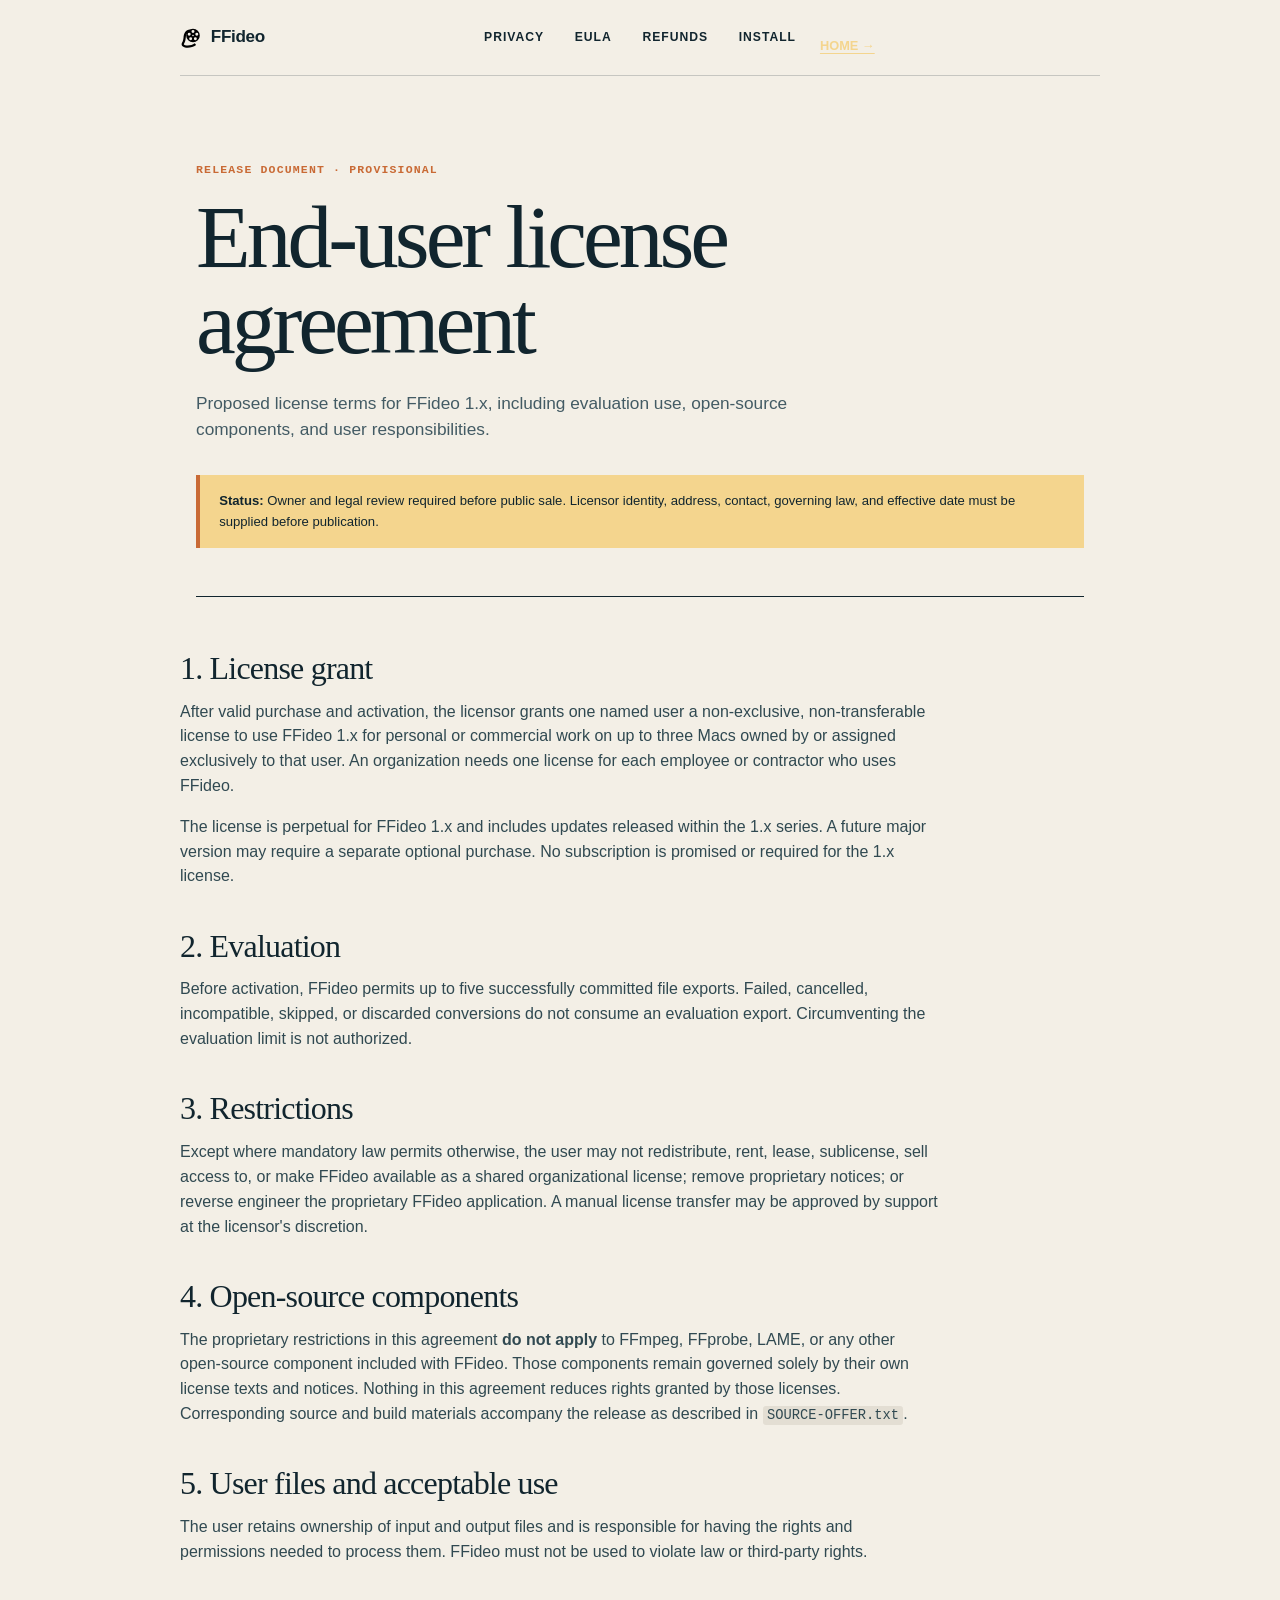
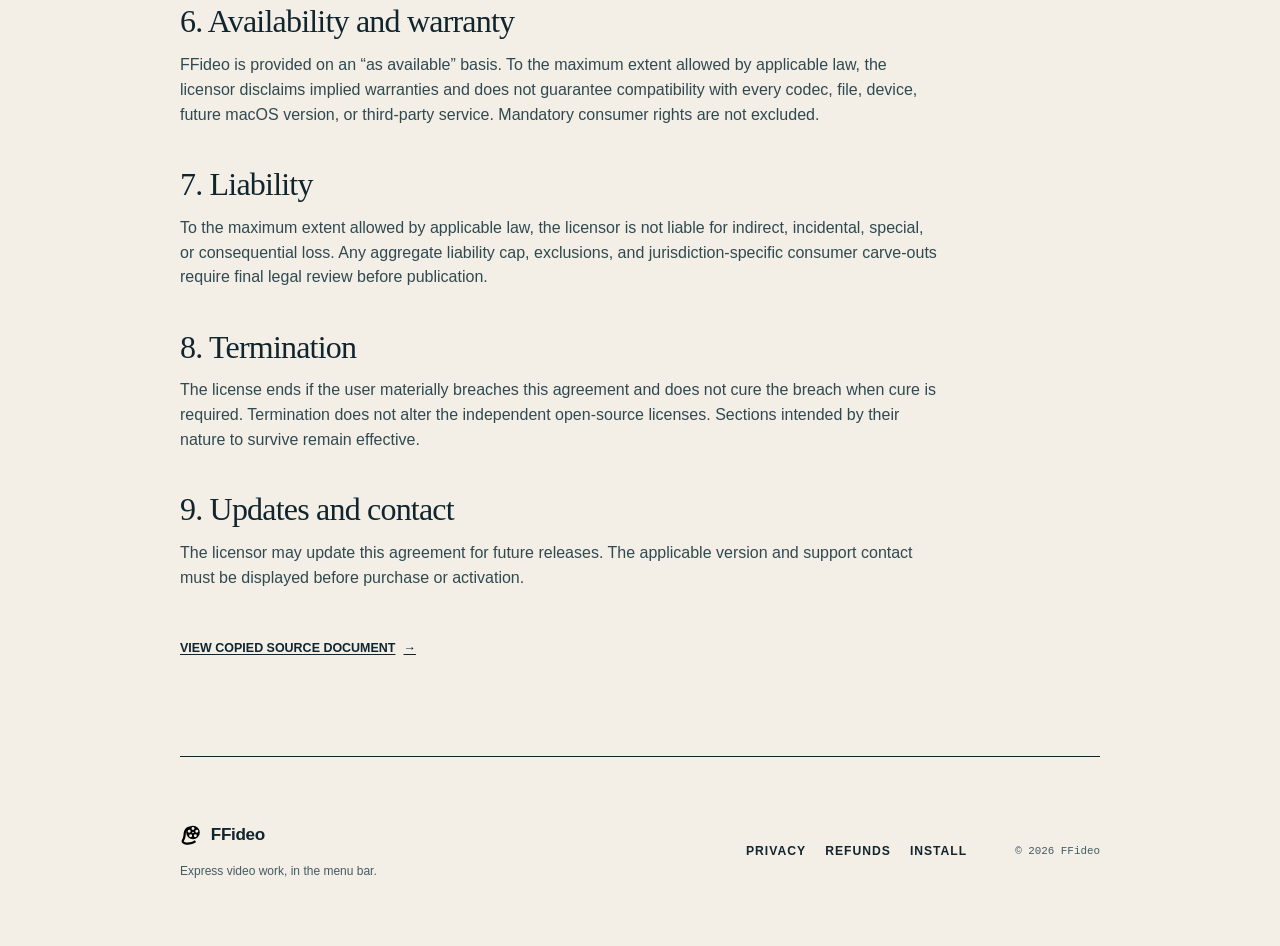
==== eula.html @ 84b54c1f "Build FFideo static launch site" ====
<!doctype html>
<html lang="en">
<head>
  <meta charset="utf-8">
  <meta name="viewport" content="width=device-width, initial-scale=1">
  <meta name="description" content="FFideo end-user license agreement provisional draft.">
  <meta name="theme-color" content="#0d2c38">
  <title>EULA — FFideo</title>
  <link rel="icon" href="assets/ffideo-menubar.svg" type="image/svg+xml">
  <link rel="stylesheet" href="assets/styles.css">
</head>
<body class="document-body">
  <a class="skip-link" href="#content">Skip to content</a>
  <header class="site-header document-header">
    <a class="brand" href="./"><img src="assets/ffideo-menubar.svg" width="22" height="22" alt=""><span>FFideo</span></a>
    <nav class="nav-links" aria-label="Document navigation"><a href="privacy.html">Privacy</a><a href="eula.html" aria-current="page">EULA</a><a href="refunds.html">Refunds</a><a href="install.html">Install</a></nav>
    <a class="text-link" href="./">Home →</a>
  </header>
  <main class="legal-main" id="content">
    <section class="legal-hero">
      <span class="document-label">Release document · provisional</span>
      <h1>End-user license agreement</h1>
      <p class="lede">Proposed license terms for FFideo 1.x, including evaluation use, open-source components, and user responsibilities.</p>
      <p class="status-note"><strong>Status:</strong> Owner and legal review required before public sale. Licensor identity, address, contact, governing law, and effective date must be supplied before publication.</p>
    </section>
    <article class="document-content">
      <h2>1. License grant</h2>
      <p>After valid purchase and activation, the licensor grants one named user a non-exclusive, non-transferable license to use FFideo 1.x for personal or commercial work on up to three Macs owned by or assigned exclusively to that user. An organization needs one license for each employee or contractor who uses FFideo.</p>
      <p>The license is perpetual for FFideo 1.x and includes updates released within the 1.x series. A future major version may require a separate optional purchase. No subscription is promised or required for the 1.x license.</p>

      <h2>2. Evaluation</h2>
      <p>Before activation, FFideo permits up to five successfully committed file exports. Failed, cancelled, incompatible, skipped, or discarded conversions do not consume an evaluation export. Circumventing the evaluation limit is not authorized.</p>

      <h2>3. Restrictions</h2>
      <p>Except where mandatory law permits otherwise, the user may not redistribute, rent, lease, sublicense, sell access to, or make FFideo available as a shared organizational license; remove proprietary notices; or reverse engineer the proprietary FFideo application. A manual license transfer may be approved by support at the licensor's discretion.</p>

      <h2>4. Open-source components</h2>
      <p>The proprietary restrictions in this agreement <strong>do not apply</strong> to FFmpeg, FFprobe, LAME, or any other open-source component included with FFideo. Those components remain governed solely by their own license texts and notices. Nothing in this agreement reduces rights granted by those licenses. Corresponding source and build materials accompany the release as described in <code>SOURCE-OFFER.txt</code>.</p>

      <h2>5. User files and acceptable use</h2>
      <p>The user retains ownership of input and output files and is responsible for having the rights and permissions needed to process them. FFideo must not be used to violate law or third-party rights.</p>

      <h2>6. Availability and warranty</h2>
      <p>FFideo is provided on an “as available” basis. To the maximum extent allowed by applicable law, the licensor disclaims implied warranties and does not guarantee compatibility with every codec, file, device, future macOS version, or third-party service. Mandatory consumer rights are not excluded.</p>

      <h2>7. Liability</h2>
      <p>To the maximum extent allowed by applicable law, the licensor is not liable for indirect, incidental, special, or consequential loss. Any aggregate liability cap, exclusions, and jurisdiction-specific consumer carve-outs require final legal review before publication.</p>

      <h2>8. Termination</h2>
      <p>The license ends if the user materially breaches this agreement and does not cure the breach when cure is required. Termination does not alter the independent open-source licenses. Sections intended by their nature to survive remain effective.</p>

      <h2>9. Updates and contact</h2>
      <p>The licensor may update this agreement for future releases. The applicable version and support contact must be displayed before purchase or activation.</p>

      <a class="back-link" href="release-docs/EULA.md">View copied source document <span aria-hidden="true">→</span></a>
    </article>
  </main>
  <footer class="site-footer document-footer"><div class="footer-brand"><a class="brand" href="./"><img src="assets/ffideo-menubar.svg" width="22" height="22" alt=""><span>FFideo</span></a><p>Express video work, in the menu bar.</p></div><nav><a href="privacy.html">Privacy</a><a href="refunds.html">Refunds</a><a href="install.html">Install</a></nav><p class="copyright">© 2026 FFideo</p></footer>
</body>
</html>
---- assets/styles.css ----
/* FFideo launch site — no external fonts, trackers, or build step. */
:root {
  --ink: #11252e;
  --ink-soft: #435b64;
  --petrol: #0d2c38;
  --petrol-light: #1e5665;
  --paper: #f3efe6;
  --paper-bright: #fffdf7;
  --line: #c9c3b7;
  --gold: #e4aa43;
  --gold-pale: #f4d58e;
  --orange: #c96a35;
  --white: #ffffff;
  --shadow: 0 28px 80px rgba(10, 37, 47, .18);
  --sans: "Avenir Next", Avenir, "Segoe UI", Helvetica, Arial, sans-serif;
  --display: "Iowan Old Style", "Palatino Linotype", Palatino, Georgia, serif;
  --mono: "SFMono-Regular", Consolas, "Liberation Mono", monospace;
  --max: 1180px;
}

* { box-sizing: border-box; }
html { scroll-behavior: smooth; }
body {
  margin: 0;
  color: var(--ink);
  background:
    radial-gradient(circle at 74% 8%, rgba(228, 170, 67, .15), transparent 21rem),
    var(--paper);
  font-family: var(--sans);
  font-size: 16px;
  line-height: 1.55;
  -webkit-font-smoothing: antialiased;
}
img { display: block; max-width: 100%; }
a { color: inherit; text-decoration-thickness: .08em; text-underline-offset: .2em; }
button, a { -webkit-tap-highlight-color: transparent; }
button { font: inherit; }
::selection { color: var(--petrol); background: var(--gold-pale); }

.skip-link {
  position: fixed;
  z-index: 100;
  top: .75rem;
  left: .75rem;
  padding: .65rem 1rem;
  color: var(--white);
  background: var(--petrol);
  border-radius: .35rem;
  transform: translateY(-180%);
}
.skip-link:focus { transform: translateY(0); }
:focus-visible { outline: 3px solid var(--gold); outline-offset: 4px; }
.sr-only {
  position: absolute;
  width: 1px;
  height: 1px;
  padding: 0;
  margin: -1px;
  overflow: hidden;
  clip: rect(0, 0, 0, 0);
  white-space: nowrap;
  border: 0;
}

.page-shell { overflow: hidden; }
.site-header,
main > section,
.site-footer {
  width: min(calc(100% - 2rem), var(--max));
  margin-inline: auto;
}

.site-header {
  min-height: 76px;
  display: grid;
  grid-template-columns: 1fr auto 1fr;
  align-items: center;
  gap: 1.5rem;
  border-bottom: 1px solid rgba(17, 37, 46, .2);
}
.brand {
  justify-self: start;
  display: inline-flex;
  align-items: center;
  gap: .55rem;
  font-size: 1.07rem;
  font-weight: 750;
  letter-spacing: -.02em;
  text-decoration: none;
}
.brand img { width: 22px; height: 22px; }
.nav-links { display: flex; align-items: center; gap: clamp(1rem, 2.4vw, 2.25rem); }
.nav-links a,
.site-footer nav a {
  font-size: .76rem;
  font-weight: 700;
  letter-spacing: .08em;
  text-decoration: none;
  text-transform: uppercase;
}
.nav-links a:hover,
.site-footer nav a:hover { text-decoration: underline; }
.language-switcher {
  justify-self: end;
  display: flex;
  align-items: center;
  gap: .25rem;
  font-family: var(--mono);
  font-size: .74rem;
}
.language-switcher button {
  min-width: 40px;
  min-height: 44px;
  padding: .25rem;
  color: var(--ink-soft);
  background: transparent;
  border: 0;
  cursor: pointer;
}
.language-switcher button[aria-pressed="true"] { color: var(--ink); font-weight: 800; }

.hero {
  min-height: min(650px, calc(100svh - 76px));
  display: grid;
  grid-template-columns: minmax(0, 1.08fr) minmax(440px, .92fr);
  align-items: center;
  gap: clamp(2rem, 5vw, 6rem);
  padding: clamp(3rem, 8vh, 5.5rem) 0 clamp(2.75rem, 7vh, 4.5rem);
}
.eyebrow {
  margin: 0 0 .9rem;
  color: var(--petrol-light);
  font-family: var(--mono);
  font-size: .72rem;
  font-weight: 700;
  letter-spacing: .13em;
  text-transform: uppercase;
}
.hero h1,
h2,
.legal-hero h1 {
  margin: 0;
  font-family: var(--display);
  font-weight: 500;
  letter-spacing: -.045em;
  line-height: .96;
}
.hero h1 { max-width: 680px; font-size: clamp(3.8rem, 6.4vw, 5.9rem); }
.hero h1 span,
.hero h1 em { display: block; }
.hero h1 em { color: var(--orange); font-style: italic; }
.hero-lede {
  max-width: 620px;
  margin: 1.8rem 0 0;
  color: var(--ink-soft);
  font-size: clamp(1rem, 1.45vw, 1.2rem);
}
.hero-actions { display: flex; flex-wrap: wrap; gap: .75rem; margin-top: 2rem; }
.button {
  min-height: 48px;
  display: inline-flex;
  align-items: center;
  justify-content: center;
  gap: .8rem;
  padding: .7rem 1.05rem;
  border: 1px solid var(--ink);
  border-radius: .3rem;
  font-size: .78rem;
  font-weight: 800;
  letter-spacing: .055em;
  text-decoration: none;
  text-transform: uppercase;
  transition: transform 160ms ease, background-color 160ms ease, color 160ms ease;
}
.button:hover { transform: translateY(-2px); }
.button-primary { color: var(--white); background: var(--petrol); border-color: var(--petrol); }
.button-primary:hover { background: var(--petrol-light); }
.button-quiet { background: transparent; }
.button-quiet:hover { color: var(--paper-bright); background: var(--ink); }
.button-dark { color: var(--paper); background: var(--ink); border-color: var(--ink); }
.button[aria-disabled="true"] { cursor: not-allowed; }
.requirements {
  margin: 1rem 0 0;
  color: var(--ink-soft);
  font-family: var(--mono);
  font-size: .72rem;
}

.hero-object {
  position: relative;
  min-height: 490px;
  display: grid;
  place-items: center;
  isolation: isolate;
}
.signal-ring {
  position: absolute;
  z-index: -2;
  width: 420px;
  aspect-ratio: 1;
  border: 1px solid rgba(17, 37, 46, .2);
  border-radius: 50%;
  box-shadow:
    0 0 0 44px rgba(13, 44, 56, .035),
    0 0 0 90px rgba(13, 44, 56, .025);
}
.signal-ring::before,
.signal-ring::after {
  content: "";
  position: absolute;
  inset: 50% auto auto 50%;
  background: rgba(17, 37, 46, .18);
  transform: translate(-50%, -50%);
}
.signal-ring::before { width: 1px; height: 150%; }
.signal-ring::after { width: 150%; height: 1px; }
.app-icon {
  position: absolute;
  z-index: 2;
  top: 16px;
  right: 9%;
  width: 132px;
  filter: drop-shadow(0 16px 20px rgba(13, 44, 56, .17));
  transform: rotate(3deg);
}
.menu-popover {
  position: relative;
  z-index: 1;
  width: min(100%, 430px);
  margin: 5rem 3rem 0 0;
  padding: 1.1rem;
  color: #1a2830;
  background: rgba(255, 253, 247, .93);
  border: 1px solid rgba(255,255,255,.78);
  border-radius: 1.15rem;
  box-shadow: var(--shadow), inset 0 0 0 1px rgba(17, 37, 46, .08);
  backdrop-filter: blur(18px);
  -webkit-backdrop-filter: blur(18px);
}
.menu-popover::before {
  content: "";
  position: absolute;
  top: -10px;
  right: 74px;
  width: 18px;
  height: 18px;
  background: var(--paper-bright);
  border-top: 1px solid rgba(17, 37, 46, .08);
  border-left: 1px solid rgba(17, 37, 46, .08);
  transform: rotate(45deg);
}
.menu-chrome { display: flex; align-items: center; justify-content: space-between; padding-bottom: .85rem; border-bottom: 1px solid var(--line); }
.menu-brand { display: flex; align-items: center; gap: .45rem; font-size: .83rem; font-weight: 800; }
.local-tag { color: var(--petrol-light); font-family: var(--mono); font-size: .6rem; font-weight: 800; letter-spacing: .1em; }
.menu-question { margin: 1.1rem 0 .85rem; font-family: var(--display); font-size: 1.5rem; }
.file-route { position: relative; display: grid; gap: .45rem; padding-left: 1.25rem; }
.route-line { position: absolute; z-index: -1; top: 20px; bottom: 20px; left: .47rem; width: 1px; background: var(--gold); }
.file-pill {
  position: relative;
  padding: .78rem .9rem;
  background: #e8e3d9;
  border: 1px solid #d5cec1;
  border-radius: .55rem;
  font-family: var(--mono);
  font-size: .72rem;
}
.file-pill::before {
  content: "";
  position: absolute;
  top: 50%;
  left: -1.12rem;
  width: .42rem;
  height: .42rem;
  background: var(--paper-bright);
  border: 2px solid var(--gold);
  border-radius: 50%;
  transform: translateY(-50%);
}
.file-output { color: var(--white); background: var(--petrol); border-color: var(--petrol); }
.menu-status { display: flex; align-items: center; gap: .5rem; margin-top: .9rem; color: var(--ink-soft); font-size: .7rem; }
.menu-status span { width: .52rem; height: .52rem; background: #4e8b65; border-radius: 50%; box-shadow: 0 0 0 3px rgba(78, 139, 101, .14); }

.proof-strip {
  display: grid;
  grid-template-columns: repeat(3, 1fr);
  border-top: 1px solid var(--ink);
  border-bottom: 1px solid var(--ink);
}
.proof-strip > div { min-height: 104px; display: flex; flex-direction: column; justify-content: center; padding: 1.25rem 2rem; border-right: 1px solid rgba(17, 37, 46, .32); }
.proof-strip > div:last-child { border-right: 0; }
.proof-strip strong { font-family: var(--display); font-size: 1.5rem; font-weight: 500; }
.proof-strip span { color: var(--ink-soft); font-size: .75rem; }

.tools-section {
  display: grid;
  grid-template-columns: .74fr 1.26fr;
  gap: clamp(3rem, 8vw, 8rem);
  padding: 8rem 0;
}
.section-heading { align-self: start; position: sticky; top: 3rem; }
.section-heading h2,
.local-copy h2,
.install-copy h2,
.price-section h2 { font-size: clamp(2.7rem, 5vw, 4.8rem); }
.section-heading > p:last-child,
.local-copy > p:last-of-type,
.install-copy > p:last-child,
.price-section > div > p:last-child { color: var(--ink-soft); }
.tool-ledger { margin: 0; padding: 0; list-style: none; border-top: 1px solid var(--ink); }
.tool-ledger li {
  display: grid;
  grid-template-columns: 3.5rem 1fr;
  align-items: center;
  min-height: 84px;
  border-bottom: 1px solid rgba(17, 37, 46, .28);
  transition: padding-left 160ms ease, background-color 160ms ease;
}
.tool-ledger li:hover { padding-left: .8rem; background: rgba(255,255,255,.25); }
.tool-number { color: var(--orange); font-family: var(--mono); font-size: .7rem; }
.tool-ledger strong,
.tool-ledger small { display: block; }
.tool-ledger strong { font-family: var(--display); font-size: 1.25rem; font-weight: 600; }
.tool-ledger small { margin-top: .1rem; color: var(--ink-soft); font-size: .72rem; }

.local-section {
  width: 100%;
  max-width: none;
  display: grid;
  grid-template-columns: minmax(0, 1fr) minmax(0, 1.2fr);
  color: var(--paper);
  background: var(--petrol);
}
.local-copy { padding: clamp(4rem, 8vw, 8rem) max(1rem, calc((100vw - var(--max)) / 2)); padding-right: clamp(2rem, 7vw, 7rem); }
.local-copy .eyebrow { color: var(--gold-pale); }
.local-copy > p:last-of-type { color: #b9c9cc; }
.text-link { display: inline-flex; gap: .55rem; margin-top: 1rem; color: var(--gold-pale); font-size: .8rem; font-weight: 800; text-transform: uppercase; }
.local-flow { margin: 0; padding: 0; list-style: none; border-left: 1px solid rgba(255,255,255,.18); }
.local-flow li { min-height: 25%; display: grid; grid-template-columns: 4rem 1fr; align-items: center; gap: 1.25rem; padding: 1.8rem clamp(2rem, 7vw, 7rem); border-bottom: 1px solid rgba(255,255,255,.18); }
.local-flow li:last-child { border-bottom: 0; }
.local-flow b { width: 2.6rem; height: 2.6rem; display: grid; place-items: center; color: var(--gold-pale); border: 1px solid rgba(244,213,142,.5); border-radius: 50%; font-family: var(--mono); font-size: .72rem; }
.local-flow strong,
.local-flow span { display: block; }
.local-flow strong { font-family: var(--display); font-size: 1.45rem; font-weight: 500; }
.local-flow span { color: #b9c9cc; font-size: .78rem; }

.install-section {
  position: relative;
  display: grid;
  grid-template-columns: .75fr 1.25fr;
  gap: 2rem 6rem;
  margin-block: 7rem;
  padding: clamp(2.2rem, 5vw, 4.5rem);
  color: var(--ink);
  background: var(--gold-pale);
  border: 1px solid #d8b762;
  box-shadow: 12px 12px 0 var(--ink);
}
.warning-mark {
  position: absolute;
  top: -1.25rem;
  left: -1.25rem;
  width: 3.5rem;
  height: 3.5rem;
  display: grid;
  place-items: center;
  color: var(--gold-pale);
  background: var(--ink);
  border-radius: 50%;
  font-family: var(--display);
  font-size: 2rem;
}
.install-copy { grid-row: span 2; }
.install-copy .eyebrow { color: #714416; }
.install-copy > p:last-child { color: #4d4434; }
.install-steps { margin: 0; padding-left: 1.35rem; }
.install-steps li { margin-bottom: .8rem; padding-left: .35rem; font-size: .88rem; }
.install-section .button { justify-self: start; }

.price-section {
  display: grid;
  grid-template-columns: 1.4fr .6fr;
  align-items: end;
  gap: 5rem;
  padding: 3rem 0 7rem;
}
.price-action { display: flex; flex-direction: column; align-items: flex-start; gap: 1rem; padding-left: 2.5rem; border-left: 1px solid var(--ink); }
.price { font-family: var(--display); font-size: 5.3rem; letter-spacing: -.08em; line-height: .8; }
.price sup { position: relative; top: -.55em; font-size: .45em; letter-spacing: -.04em; }
.price-action small { color: var(--ink-soft); font-size: .69rem; }

.site-footer {
  min-height: 190px;
  display: grid;
  grid-template-columns: 1fr auto auto;
  align-items: center;
  gap: 3rem;
  border-top: 1px solid var(--ink);
}
.footer-brand p { margin: .5rem 0 0; color: var(--ink-soft); font-size: .75rem; }
.site-footer nav { display: flex; flex-wrap: wrap; justify-content: center; gap: 1.2rem; }
.copyright { margin: 0; color: var(--ink-soft); font-family: var(--mono); font-size: .68rem; }

/* Document pages */
.document-body { background: var(--paper); }
.document-header { width: min(calc(100% - 2rem), 920px); }
.legal-main { width: min(calc(100% - 2rem), 920px); margin: 0 auto; }
.legal-hero { padding: 5rem 0 3rem; border-bottom: 1px solid var(--ink); }
.legal-hero .document-label { color: var(--orange); font-family: var(--mono); font-size: .72rem; font-weight: 800; letter-spacing: .1em; text-transform: uppercase; }
.legal-hero h1 { max-width: 760px; margin-top: .8rem; font-size: clamp(3rem, 7vw, 5.8rem); }
.legal-hero .lede { max-width: 680px; margin-top: 1.5rem; color: var(--ink-soft); font-size: 1.08rem; }
.status-note {
  margin: 2rem 0 0;
  padding: 1rem 1.2rem;
  background: var(--gold-pale);
  border-left: 4px solid var(--orange);
  font-size: .82rem;
}
.document-content { max-width: 760px; padding: 3.5rem 0 6rem; }
.document-content h2 { margin: 2.6rem 0 .9rem; font-family: var(--display); font-size: 2rem; letter-spacing: -.025em; }
.document-content h2:first-child { margin-top: 0; }
.document-content h3 { margin: 2rem 0 .75rem; font-size: 1rem; letter-spacing: .02em; }
.document-content p,
.document-content li { color: #304951; }
.document-content li { margin-bottom: .65rem; }
.document-content code { padding: .12em .32em; background: #e3ded3; border-radius: .2rem; font-family: var(--mono); font-size: .86em; }
.document-content .install-command { display: block; margin: 1rem 0; padding: 1rem; color: var(--paper-bright); background: var(--petrol); overflow-x: auto; }
.document-content .back-link { display: inline-flex; gap: .5rem; margin-top: 2rem; font-size: .78rem; font-weight: 800; text-transform: uppercase; }
.document-footer { width: min(calc(100% - 2rem), 920px); }

@media (max-height: 700px) and (min-width: 901px) {
  .hero { padding: 2.25rem 0 1.75rem; }
  .hero h1 { font-size: clamp(3.8rem, 6.5vw, 5.4rem); }
  .hero-object { min-height: 410px; }
  .menu-popover { margin-top: 4rem; }
}

@media (max-width: 900px) {
  .site-header { grid-template-columns: 1fr auto; }
  .nav-links { display: none; }
  .hero { grid-template-columns: 1fr; padding-top: 4rem; }
  .hero-copy { max-width: 720px; }
  .hero-object { min-height: 440px; }
  .tools-section { grid-template-columns: 1fr; gap: 3rem; }
  .section-heading { position: static; max-width: 680px; }
  .local-section { grid-template-columns: 1fr; }
  .local-copy { padding: 5rem max(1rem, calc((100vw - var(--max)) / 2)); }
  .local-flow { border-top: 1px solid rgba(255,255,255,.18); border-left: 0; }
  .install-section { grid-template-columns: 1fr; }
  .install-copy { grid-row: auto; }
  .price-section { grid-template-columns: 1fr; gap: 3rem; }
  .price-action { padding: 0; border: 0; }
  .site-footer { grid-template-columns: 1fr; align-content: center; justify-items: start; gap: 1.5rem; padding-block: 3rem; }
  .site-footer nav { justify-content: flex-start; }
}

@media (max-width: 620px) {
  .site-header { min-height: 64px; }
  .hero { min-height: auto; padding: 3.5rem 0; }
  .hero h1 { font-size: clamp(3.3rem, 17vw, 4.9rem); }
  .hero-lede { font-size: 1rem; }
  .hero-actions { align-items: stretch; flex-direction: column; }
  .hero-actions .button { width: 100%; }
  .hero-object { min-height: 390px; }
  .signal-ring { width: 280px; }
  .app-icon { top: 5px; right: -4px; width: 114px; }
  .menu-popover { margin: 4.2rem 0 0; }
  .proof-strip { grid-template-columns: 1fr; }
  .proof-strip > div { min-height: 84px; padding-inline: 1rem; border-right: 0; border-bottom: 1px solid rgba(17, 37, 46, .32); }
  .proof-strip > div:last-child { border-bottom: 0; }
  .tools-section { padding: 5rem 0; }
  .section-heading h2,
  .local-copy h2,
  .install-copy h2,
  .price-section h2 { font-size: clamp(2.6rem, 14vw, 3.8rem); }
  .tool-ledger li { grid-template-columns: 2.7rem 1fr; }
  .local-flow li { grid-template-columns: 3.2rem 1fr; padding: 1.5rem 1rem; }
  .install-section { width: calc(100% - 2rem); margin-block: 5rem; padding: 2.5rem 1.2rem 2rem; box-shadow: 7px 7px 0 var(--ink); }
  .warning-mark { left: .8rem; }
  .price-section { padding-bottom: 5rem; }
  .price { font-size: 4.5rem; }
  .legal-hero { padding-top: 3.5rem; }
  .document-content { padding-top: 2.5rem; }
}

@media (prefers-reduced-motion: reduce) {
  html { scroll-behavior: auto; }
  *, *::before, *::after { scroll-behavior: auto !important; transition-duration: .001ms !important; animation-duration: .001ms !important; animation-iteration-count: 1 !important; }
}

@media (prefers-contrast: more) {
  :root { --ink-soft: #263d45; --line: #827d73; }
  .menu-popover { background: var(--paper-bright); }
}

@media print {
  .site-header, .site-footer, .hero-actions, .language-switcher { display: none; }
  body { background: white; }
  .legal-main { width: 100%; }
}
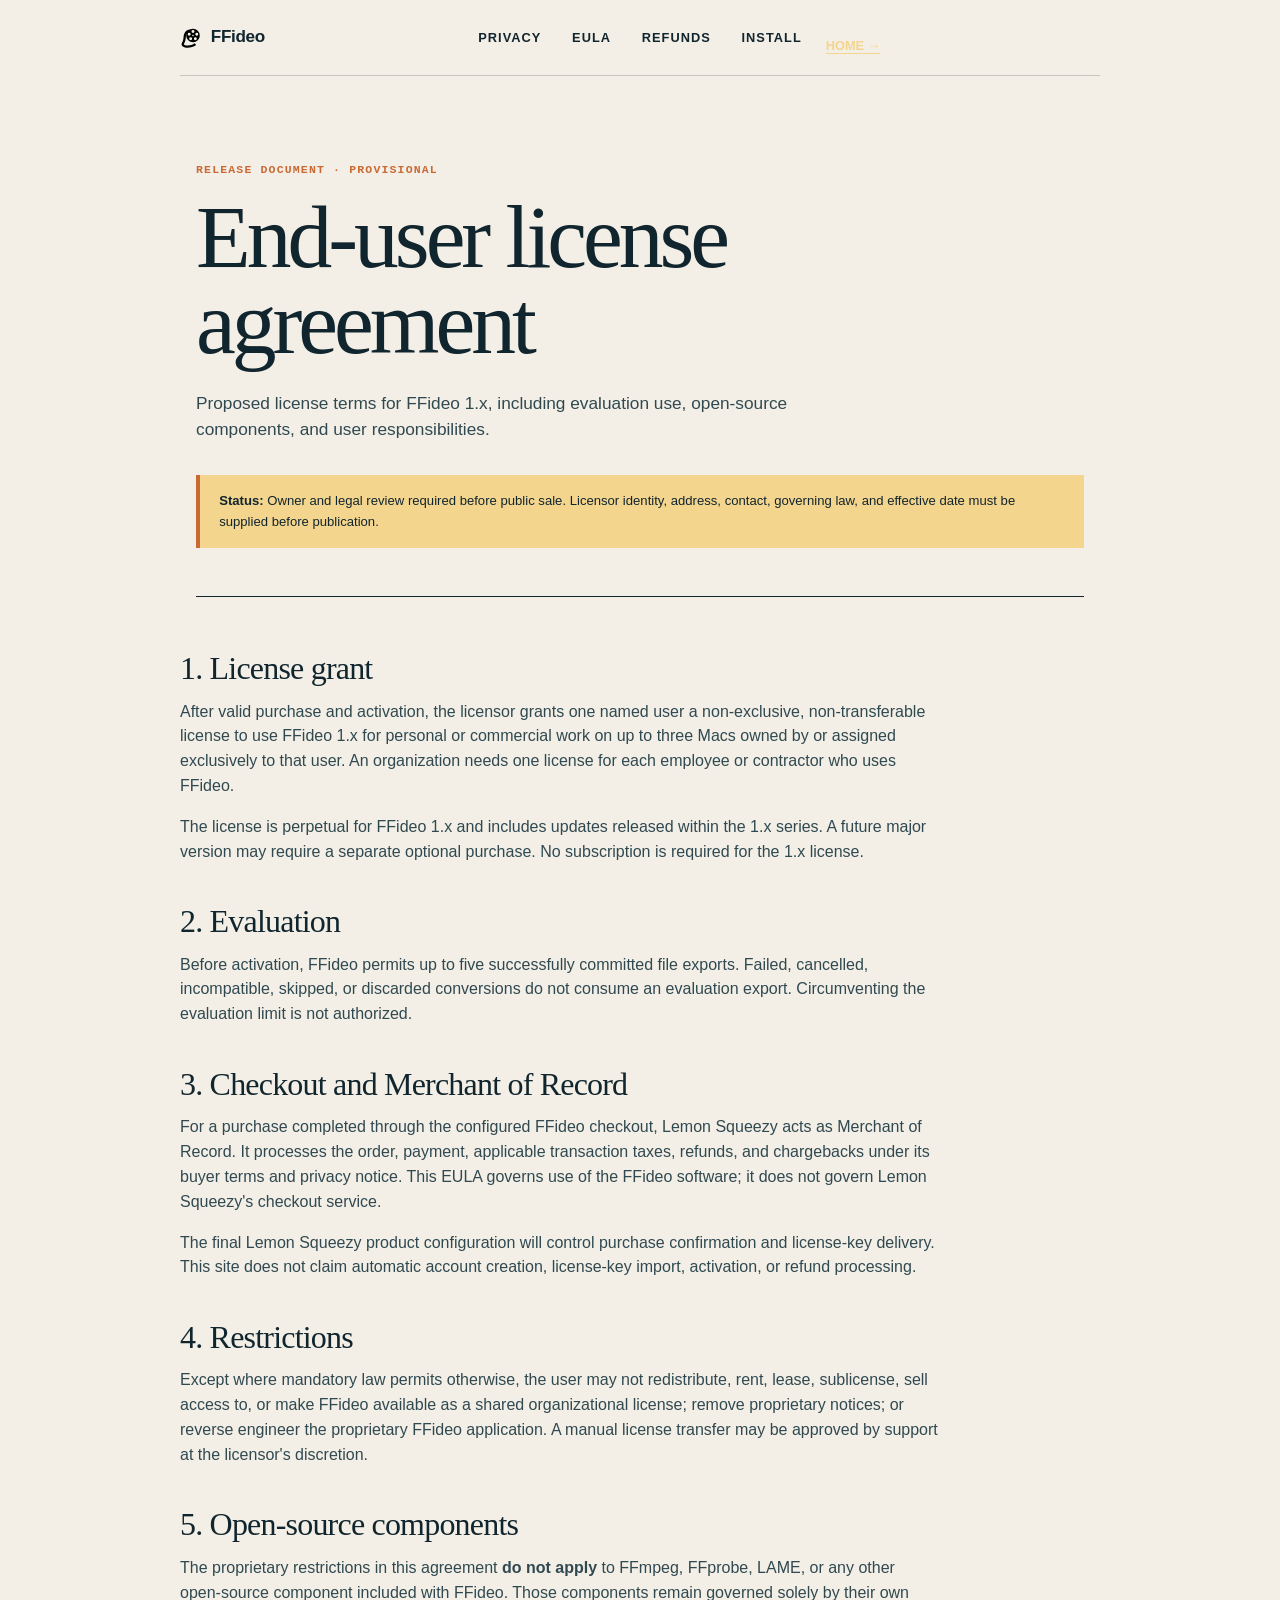
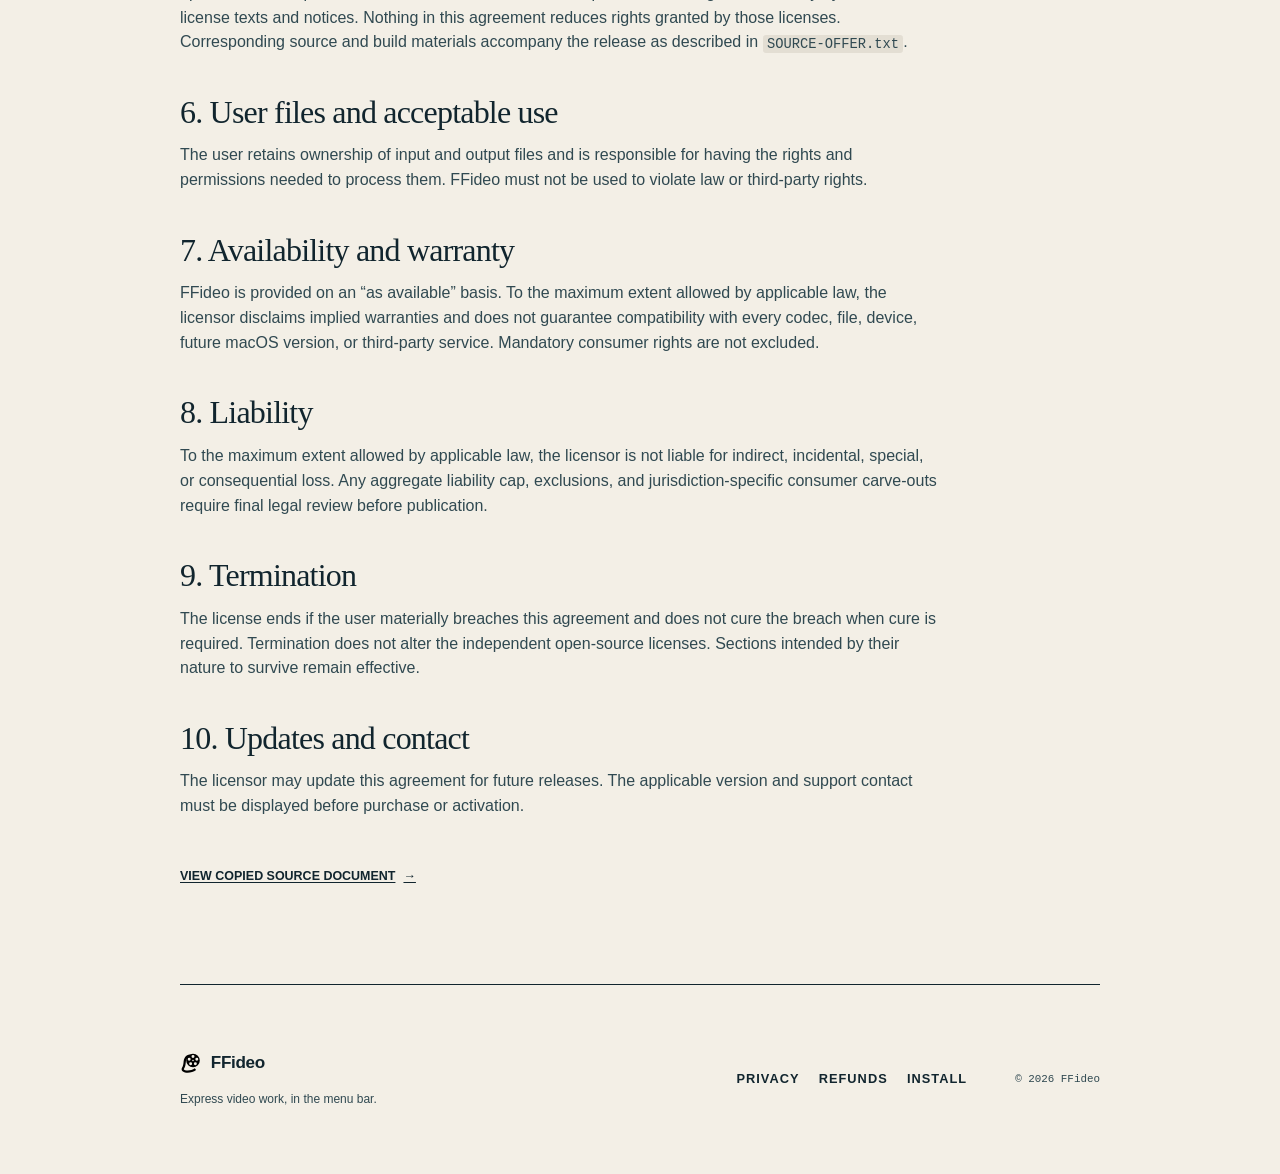
==== commit f5e4ed55: "[verified] feat(site): prepare Lemon Squeezy checkout" ====
--- a/eula.html
+++ b/eula.html
@@ -3,7 +3,7 @@
 <head>
   <meta charset="utf-8">
   <meta name="viewport" content="width=device-width, initial-scale=1">
-  <meta name="description" content="FFideo end-user license agreement provisional draft.">
+  <meta name="description" content="FFideo end-user license agreement and Lemon Squeezy checkout disclosure.">
   <meta name="theme-color" content="#0d2c38">
   <title>EULA — FFideo</title>
   <link rel="icon" href="assets/ffideo-menubar.svg" type="image/svg+xml">
@@ -26,30 +26,34 @@
     <article class="document-content">
       <h2>1. License grant</h2>
       <p>After valid purchase and activation, the licensor grants one named user a non-exclusive, non-transferable license to use FFideo 1.x for personal or commercial work on up to three Macs owned by or assigned exclusively to that user. An organization needs one license for each employee or contractor who uses FFideo.</p>
-      <p>The license is perpetual for FFideo 1.x and includes updates released within the 1.x series. A future major version may require a separate optional purchase. No subscription is promised or required for the 1.x license.</p>
+      <p>The license is perpetual for FFideo 1.x and includes updates released within the 1.x series. A future major version may require a separate optional purchase. No subscription is required for the 1.x license.</p>
 
       <h2>2. Evaluation</h2>
       <p>Before activation, FFideo permits up to five successfully committed file exports. Failed, cancelled, incompatible, skipped, or discarded conversions do not consume an evaluation export. Circumventing the evaluation limit is not authorized.</p>
 
-      <h2>3. Restrictions</h2>
+      <h2>3. Checkout and Merchant of Record</h2>
+      <p>For a purchase completed through the configured FFideo checkout, Lemon Squeezy acts as Merchant of Record. It processes the order, payment, applicable transaction taxes, refunds, and chargebacks under its buyer terms and privacy notice. This EULA governs use of the FFideo software; it does not govern Lemon Squeezy's checkout service.</p>
+      <p>The final Lemon Squeezy product configuration will control purchase confirmation and license-key delivery. This site does not claim automatic account creation, license-key import, activation, or refund processing.</p>
+
+      <h2>4. Restrictions</h2>
       <p>Except where mandatory law permits otherwise, the user may not redistribute, rent, lease, sublicense, sell access to, or make FFideo available as a shared organizational license; remove proprietary notices; or reverse engineer the proprietary FFideo application. A manual license transfer may be approved by support at the licensor's discretion.</p>
 
-      <h2>4. Open-source components</h2>
+      <h2>5. Open-source components</h2>
       <p>The proprietary restrictions in this agreement <strong>do not apply</strong> to FFmpeg, FFprobe, LAME, or any other open-source component included with FFideo. Those components remain governed solely by their own license texts and notices. Nothing in this agreement reduces rights granted by those licenses. Corresponding source and build materials accompany the release as described in <code>SOURCE-OFFER.txt</code>.</p>
 
-      <h2>5. User files and acceptable use</h2>
+      <h2>6. User files and acceptable use</h2>
       <p>The user retains ownership of input and output files and is responsible for having the rights and permissions needed to process them. FFideo must not be used to violate law or third-party rights.</p>
 
-      <h2>6. Availability and warranty</h2>
+      <h2>7. Availability and warranty</h2>
       <p>FFideo is provided on an “as available” basis. To the maximum extent allowed by applicable law, the licensor disclaims implied warranties and does not guarantee compatibility with every codec, file, device, future macOS version, or third-party service. Mandatory consumer rights are not excluded.</p>
 
-      <h2>7. Liability</h2>
+      <h2>8. Liability</h2>
       <p>To the maximum extent allowed by applicable law, the licensor is not liable for indirect, incidental, special, or consequential loss. Any aggregate liability cap, exclusions, and jurisdiction-specific consumer carve-outs require final legal review before publication.</p>
 
-      <h2>8. Termination</h2>
+      <h2>9. Termination</h2>
       <p>The license ends if the user materially breaches this agreement and does not cure the breach when cure is required. Termination does not alter the independent open-source licenses. Sections intended by their nature to survive remain effective.</p>
 
-      <h2>9. Updates and contact</h2>
+      <h2>10. Updates and contact</h2>
       <p>The licensor may update this agreement for future releases. The applicable version and support contact must be displayed before purchase or activation.</p>
 
       <a class="back-link" href="release-docs/EULA.md">View copied source document <span aria-hidden="true">→</span></a>
--- a/assets/styles.css
+++ b/assets/styles.css
@@ -1,7 +1,7 @@
 /* FFideo launch site — no external fonts, trackers, or build step. */
 :root {
   --ink: #11252e;
-  --ink-soft: #435b64;
+  --ink-soft: #304951;
   --petrol: #0d2c38;
   --petrol-light: #1e5665;
   --paper: #f3efe6;
@@ -92,7 +92,7 @@
 .nav-links { display: flex; align-items: center; gap: clamp(1rem, 2.4vw, 2.25rem); }
 .nav-links a,
 .site-footer nav a {
-  font-size: .76rem;
+  font-size: .8rem;
   font-weight: 700;
   letter-spacing: .08em;
   text-decoration: none;
@@ -183,8 +183,9 @@
   margin: 1rem 0 0;
   color: var(--ink-soft);
   font-family: var(--mono);
-  font-size: .72rem;
-}
+  font-size: .78rem;
+}
+.requirements strong { color: var(--ink); }
 
 .hero-object {
   position: relative;
@@ -251,7 +252,7 @@
 }
 .menu-chrome { display: flex; align-items: center; justify-content: space-between; padding-bottom: .85rem; border-bottom: 1px solid var(--line); }
 .menu-brand { display: flex; align-items: center; gap: .45rem; font-size: .83rem; font-weight: 800; }
-.local-tag { color: var(--petrol-light); font-family: var(--mono); font-size: .6rem; font-weight: 800; letter-spacing: .1em; }
+.local-tag { color: var(--petrol-light); font-family: var(--mono); font-size: .68rem; font-weight: 800; letter-spacing: .1em; }
 .menu-question { margin: 1.1rem 0 .85rem; font-family: var(--display); font-size: 1.5rem; }
 .file-route { position: relative; display: grid; gap: .45rem; padding-left: 1.25rem; }
 .route-line { position: absolute; z-index: -1; top: 20px; bottom: 20px; left: .47rem; width: 1px; background: var(--gold); }
@@ -289,7 +290,31 @@
 .proof-strip > div { min-height: 104px; display: flex; flex-direction: column; justify-content: center; padding: 1.25rem 2rem; border-right: 1px solid rgba(17, 37, 46, .32); }
 .proof-strip > div:last-child { border-right: 0; }
 .proof-strip strong { font-family: var(--display); font-size: 1.5rem; font-weight: 500; }
-.proof-strip span { color: var(--ink-soft); font-size: .75rem; }
+.proof-strip span { color: var(--ink-soft); font-size: .82rem; }
+
+.real-preview {
+  display: grid;
+  grid-template-columns: minmax(0, .8fr) minmax(320px, .55fr);
+  align-items: center;
+  gap: clamp(3rem, 8vw, 8rem);
+  padding: 7rem 0;
+}
+.real-preview-copy { max-width: 620px; }
+.real-preview h2 { font-size: clamp(2.7rem, 5vw, 4.8rem); }
+.real-preview-copy > p:last-child { color: var(--ink-soft); }
+.real-preview figure { margin: 0; justify-self: center; }
+.real-preview figure img {
+  width: min(100%, 380px);
+  border-radius: 1.15rem;
+  box-shadow: var(--shadow);
+}
+.real-preview figcaption {
+  margin-top: .85rem;
+  color: var(--ink-soft);
+  font-family: var(--mono);
+  font-size: .72rem;
+  text-align: center;
+}
 
 .tools-section {
   display: grid;
@@ -320,7 +345,7 @@
 .tool-ledger strong,
 .tool-ledger small { display: block; }
 .tool-ledger strong { font-family: var(--display); font-size: 1.25rem; font-weight: 600; }
-.tool-ledger small { margin-top: .1rem; color: var(--ink-soft); font-size: .72rem; }
+.tool-ledger small { margin-top: .1rem; color: var(--ink-soft); font-size: .78rem; }
 
 .local-section {
   width: 100%;
@@ -427,6 +452,37 @@
 .document-content .back-link { display: inline-flex; gap: .5rem; margin-top: 2rem; font-size: .78rem; font-weight: 800; text-transform: uppercase; }
 .document-footer { width: min(calc(100% - 2rem), 920px); }
 
+/* Purchase success page */
+.purchase-hero h1 { max-width: 820px; }
+.purchase-content { max-width: 820px; }
+.purchase-steps {
+  margin: 1.4rem 0 0;
+  padding: 0;
+  list-style: none;
+  counter-reset: purchase-step;
+  border-top: 1px solid var(--ink);
+}
+.purchase-steps li {
+  counter-increment: purchase-step;
+  display: grid;
+  grid-template-columns: 3rem 1fr;
+  gap: 1.2rem;
+  padding: 1.4rem 0;
+  border-bottom: 1px solid rgba(17, 37, 46, .28);
+}
+.purchase-steps li::before {
+  content: counter(purchase-step, decimal-leading-zero);
+  color: var(--orange);
+  font-family: var(--mono);
+  font-size: .72rem;
+  font-weight: 800;
+}
+.purchase-steps strong,
+.purchase-steps span { display: block; }
+.purchase-steps strong { color: var(--ink); font-family: var(--display); font-size: 1.35rem; font-weight: 600; }
+.purchase-steps span { margin-top: .3rem; color: var(--ink-soft); }
+.purchase-actions { display: flex; flex-wrap: wrap; gap: .8rem; margin: 1.5rem 0 .5rem; }
+
 @media (max-height: 700px) and (min-width: 901px) {
   .hero { padding: 2.25rem 0 1.75rem; }
   .hero h1 { font-size: clamp(3.8rem, 6.5vw, 5.4rem); }
@@ -440,6 +496,8 @@
   .hero { grid-template-columns: 1fr; padding-top: 4rem; }
   .hero-copy { max-width: 720px; }
   .hero-object { min-height: 440px; }
+  .real-preview { grid-template-columns: 1fr; }
+  .real-preview-copy { max-width: 680px; }
   .tools-section { grid-template-columns: 1fr; gap: 3rem; }
   .section-heading { position: static; max-width: 680px; }
   .local-section { grid-template-columns: 1fr; }
@@ -480,6 +538,8 @@
   .price { font-size: 4.5rem; }
   .legal-hero { padding-top: 3.5rem; }
   .document-content { padding-top: 2.5rem; }
+  .purchase-actions { align-items: stretch; flex-direction: column; }
+  .purchase-actions .button { width: 100%; }
 }
 
 @media (prefers-reduced-motion: reduce) {
